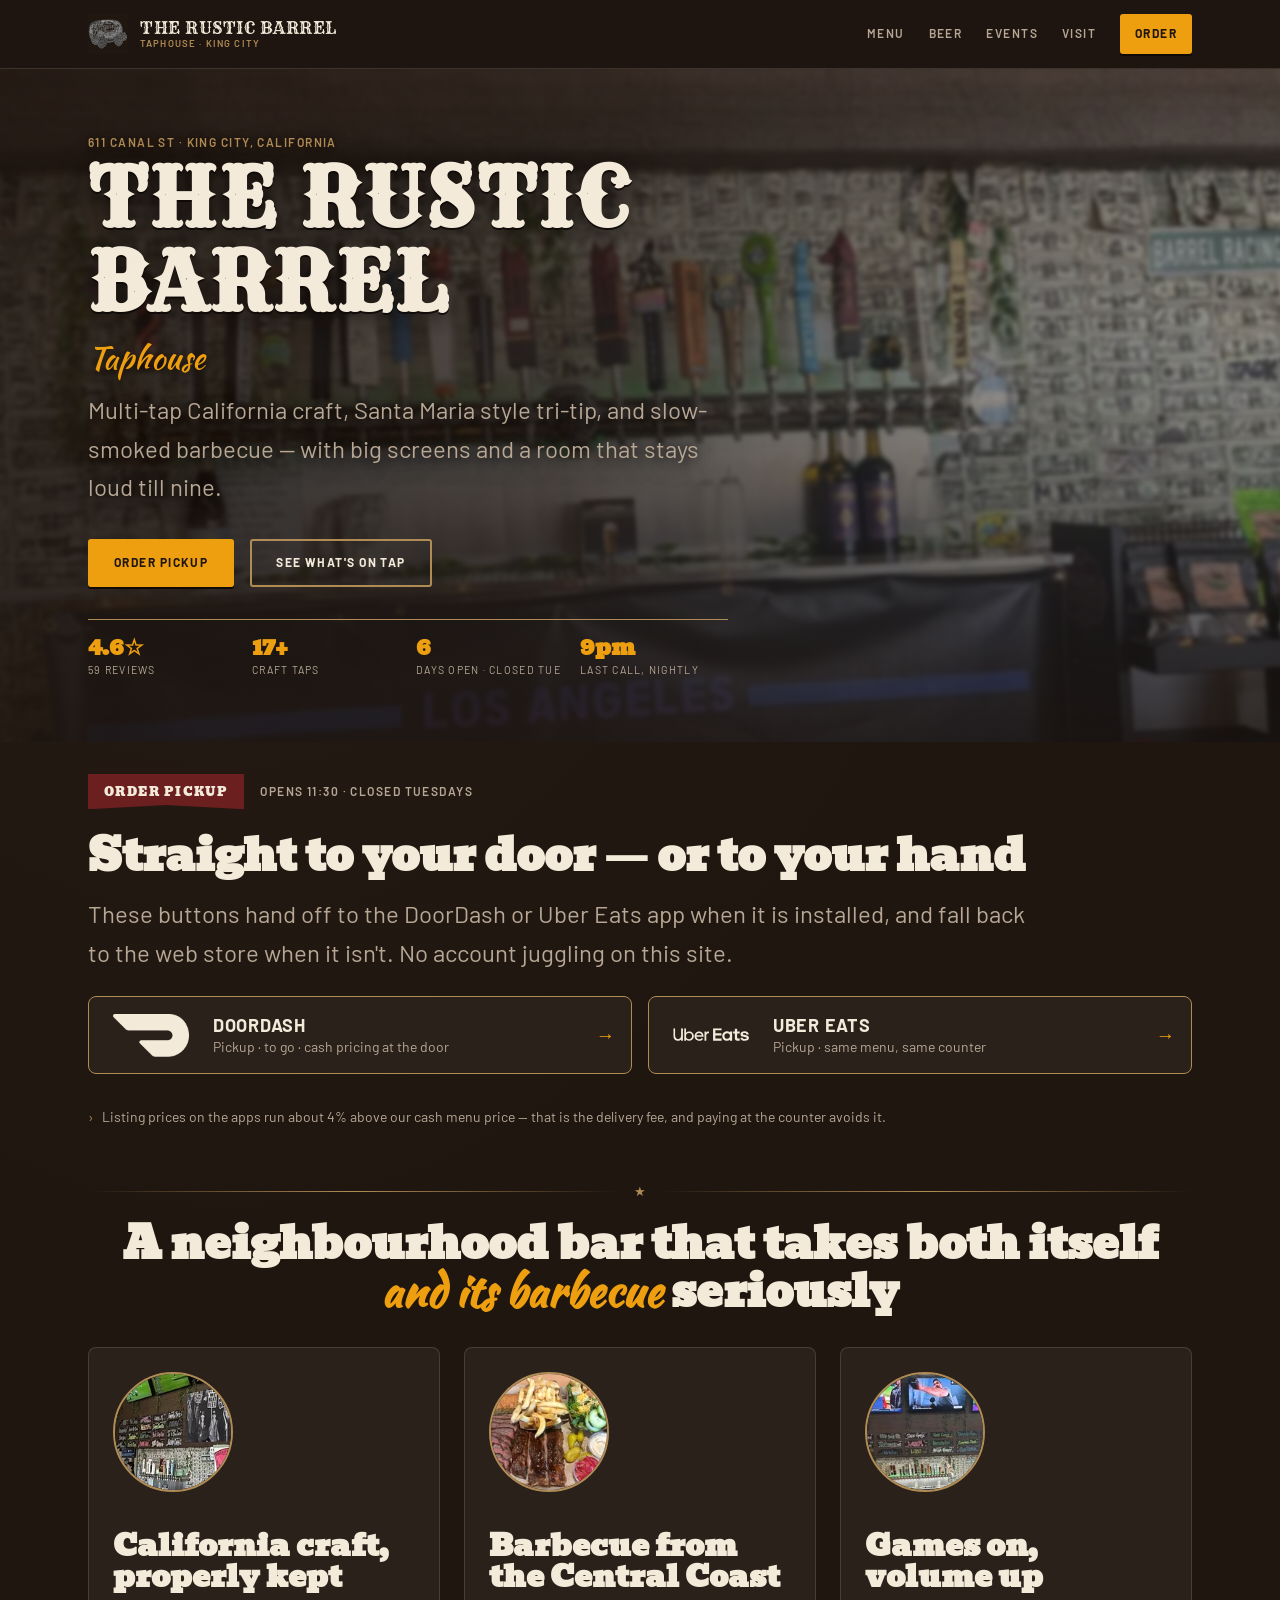
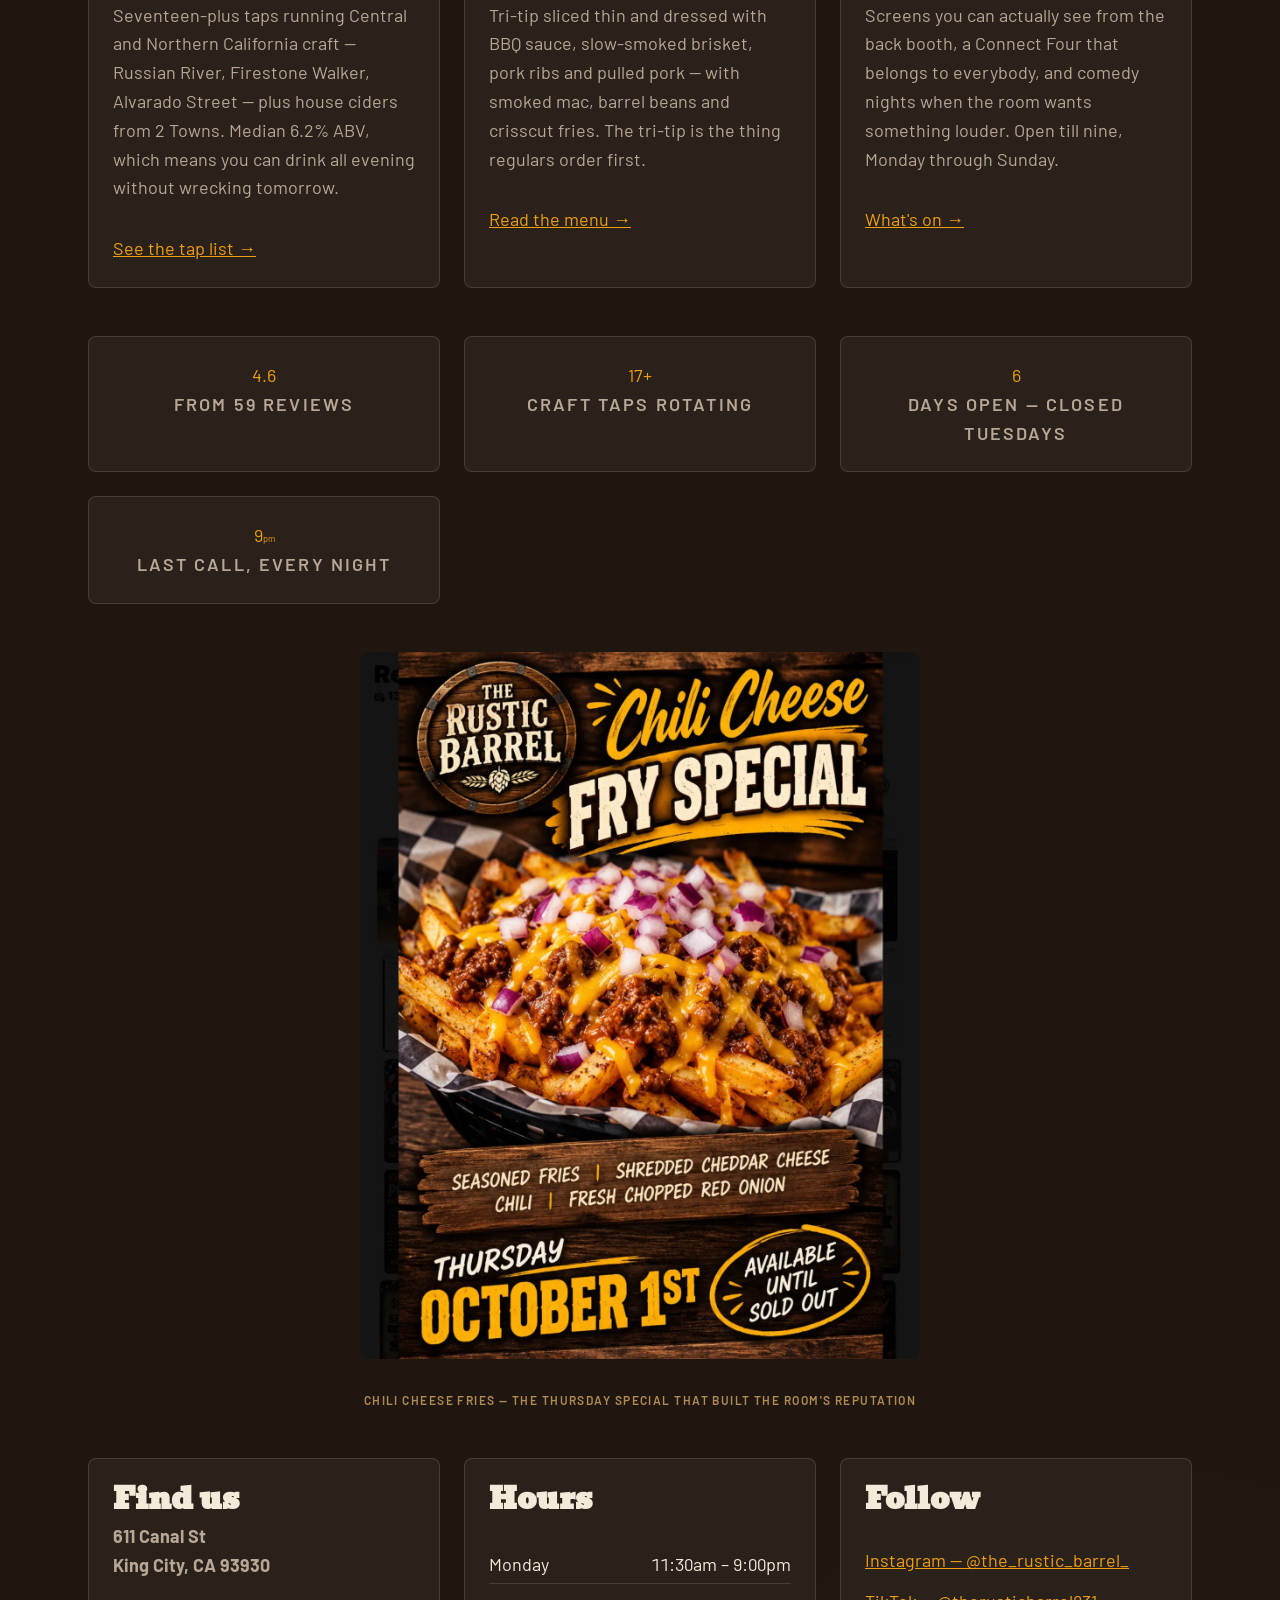
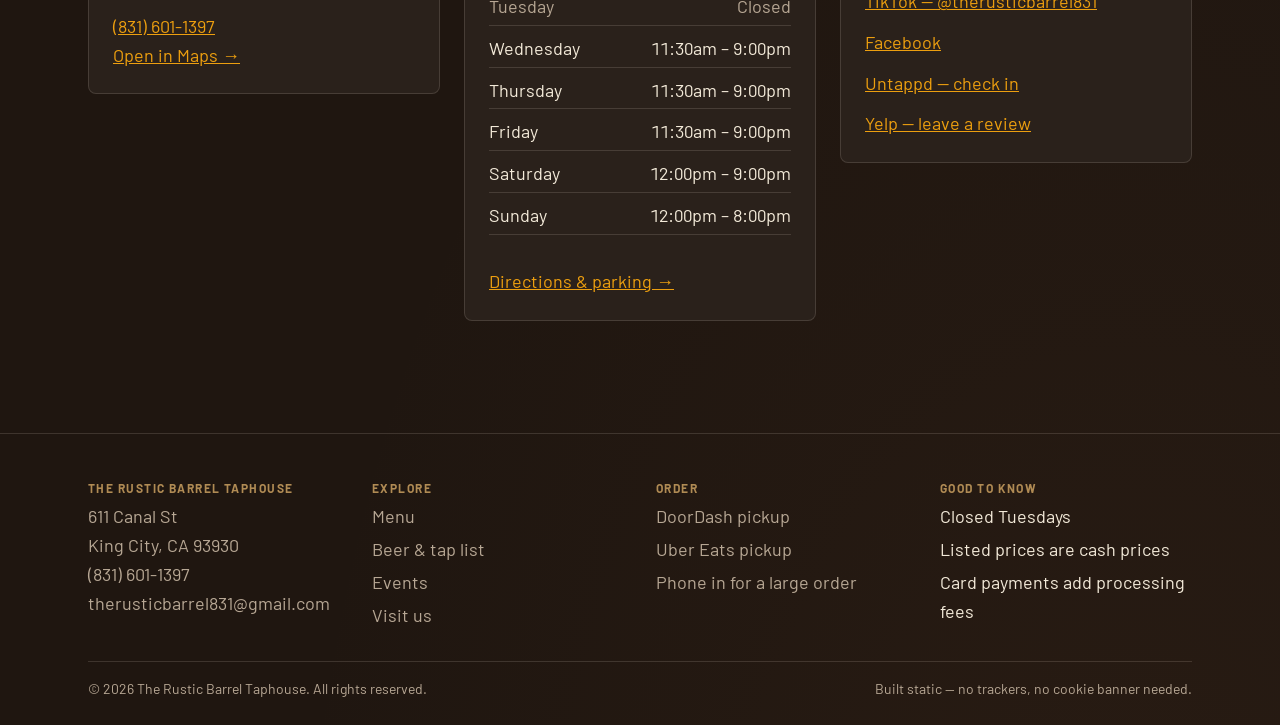
==== index.html @ 6acc0b32 "The Rustic Barrel Taphouse — brand site and build pipeline Static site for The Rustic Barrel, 611 Ca" ====
<!DOCTYPE html>
<html lang="en">
<head>
<meta charset="utf-8">
<meta name="viewport" content="width=device-width, initial-scale=1, viewport-fit=cover">

<title>The Rustic Barrel Taphouse | Craft Beer &amp; BBQ, King City</title>
<meta name="description" content="King City's taphouse on Canal St. Multi-tap California craft beer, Santa Maria tri-tip, slow-smoked barbecue and big-screen sports.">
<link rel="canonical" href="https://www.therusticbarrel.com/">

<meta name="theme-color" content="#1F1610">
<meta name="robots" content="index, follow, max-image-preview:large, max-snippet:-1">
<meta name="googlebot" content="index, follow">

<meta property="og:type" content="restaurant.restaurant">
<meta property="og:site_name" content="The Rustic Barrel Taphouse">
<meta property="og:title" content="The Rustic Barrel Taphouse | Craft Beer &amp; BBQ, King City">
<meta property="og:description" content="Multi-tap California craft beer, Santa Maria tri-tip and slow-smoked barbecue, and big-screen sports on Canal Street in King City.">
<meta property="og:url" content="https://www.therusticbarrel.com/">
<meta property="og:image" content="https://www.therusticbarrel.com/assets/img/og-default.jpg">
<meta property="og:image:width" content="1200">
<meta property="og:image:height" content="630">
<meta property="og:image:alt" content="The Rustic Barrel Taphouse barrel-head badge logo">
<meta property="og:locale" content="en_US">

<meta name="twitter:card" content="summary_large_image">
<meta name="twitter:title" content="The Rustic Barrel Taphouse | Craft Beer, BBQ &amp; Sports Bar in King City">
<meta name="twitter:description" content="Multi-tap California craft beer, Santa Maria tri-tip and slow-smoked barbecue in King City, CA.">
<meta name="twitter:image" content="https://www.therusticbarrel.com/assets/img/og-default.jpg">

<link rel="icon" href="/assets/img/logo-avatar.webp" type="image/webp">
<link rel="apple-touch-icon" href="/assets/img/logo-icon-192.png">
<link rel="manifest" href="/site.webmanifest">

<link rel="preconnect" href="https://fonts.googleapis.com">
<link rel="preconnect" href="https://fonts.gstatic.com" crossorigin>
<link rel="preload" as="style"
      href="https://fonts.googleapis.com/css2?family=Rye&family=Bevan&family=Kaushan+Script&family=Barlow:wght@400;500;600;700&display=swap">
<link rel="stylesheet"
      href="https://fonts.googleapis.com/css2?family=Rye&family=Bevan&family=Kaushan+Script&family=Barlow:wght@400;500;600;700&display=swap">
<link rel="stylesheet" href="/assets/tokens.css">
<link rel="stylesheet" href="/assets/css/site.css">

<script type="application/ld+json">
{
  "@context": "https://schema.org",
  "@graph": [
    {
      "@type": "Restaurant",
      "@id": "https://www.therusticbarrel.com/#restaurant",
      "name": "The Rustic Barrel Taphouse",
      "alternateName": "The Rustic Barrel",
      "url": "https://www.therusticbarrel.com/",
      "image": "https://www.therusticbarrel.com/assets/img/og-default.jpg",
      "logo": "https://www.therusticbarrel.com/assets/img/logo-mark-dark.webp",
      "telephone": "+1-831-601-1397",
      "email": "therusticbarrel831@gmail.com",
      "priceRange": "$$",
      "servesCuisine": ["Barbecue", "American", "Sandwiches", "Burgers"],
      "currenciesAccepted": "USD",
      "address": {
        "@type": "PostalAddress",
        "streetAddress": "611 Canal St",
        "addressLocality": "King City",
        "addressRegion": "CA",
        "postalCode": "93930",
        "addressCountry": "US"
      },
      "geo": { "@type": "GeoCoordinates", "latitude": 36.202538, "longitude": -121.12799 },
      "hasMap": "https://www.google.com/maps/search/?api=1&query=36.202538,-121.12799",
      "openingHoursSpecification": [
        { "@type": "OpeningHoursSpecification",
          "dayOfWeek": ["Monday","Wednesday","Thursday","Friday"],
          "opens": "11:30", "closes": "21:00" },
        { "@type": "OpeningHoursSpecification",
          "dayOfWeek": "Saturday", "opens": "12:00", "closes": "21:00" },
        { "@type": "OpeningHoursSpecification",
          "dayOfWeek": "Sunday", "opens": "12:00", "closes": "20:00" }
      ],
      "sameAs": [
        "https://www.instagram.com/the_rustic_barrel_/",
        "https://www.tiktok.com/@therusticbarrel831",
        "https://www.facebook.com/therusticbarreltaphouse",
        "https://untappd.com/v/the-rustic-barrel/13736755",
        "https://www.yelp.com/biz/the-rustic-barrel-king-city-2"
      ],
      "aggregateRating": {
        "@type": "AggregateRating",
        "ratingValue": "4.6",
        "reviewCount": "59",
        "bestRating": "5",
        "worstRating": "1"
      },
      "acceptsReservations": "False",
      "hasMenu": "https://www.therusticbarrel.com/menu.html",
      "potentialAction": {
        "@type": "OrderAction",
        "target": [
          { "@type": "EntryPoint",
            "urlTemplate": "https://www.doordash.com/store/the-rustic-barrel-king-city-34689489/90022148/?pickup=true",
            "inLanguage": "en", "actionPlatform": ["https://schema.org/DesktopWebPlatform","https://schema.org/MobileWebPlatform"] },
          { "@type": "EntryPoint",
            "urlTemplate": "https://www.ubereats.com/store/the-rustic-barrel/j50H6Tr2W-qha1Ep9ys4Ag",
            "inLanguage": "en", "actionPlatform": ["https://schema.org/DesktopWebPlatform","https://schema.org/MobileWebPlatform"] }
        ],
        "deliveryMethod": ["https://schema.org/OnSitePickup"]
      }
    },
    {
      "@type": "WebSite",
      "@id": "https://www.therusticbarrel.com/#website",
      "url": "https://www.therusticbarrel.com/",
      "name": "The Rustic Barrel Taphouse",
      "publisher": { "@id": "https://www.therusticbarrel.com/#restaurant" },
      "inLanguage": "en-US"
    }
  ]
}
</script>
</head>

<body class="wood wood--dark">
<a class="skip-link" href="#main">Skip to content</a>

<header class="site-header">
  <div class="wrap">
    <a class="brandmark" href="/">
      <img src="/assets/img/logo-avatar-dark.webp" width="40" height="40"
           alt="The Rustic Barrel logo" fetchpriority="high">
      <span>The Rustic Barrel<small>Taphouse &middot; King City</small></span>
    </a>
    <nav class="nav" aria-label="Primary">
      <a href="/menu.html">Menu</a>
      <a href="/beer.html">Beer</a>
      <a href="/events.html">Events</a>
      <a href="/visit.html">Visit</a>
      <a class="btn btn--primary" href="#order" style="min-height:40px;padding:.35rem .8rem;">Order</a>
    </nav>
  </div>
</header>

<main id="main">

  <!-- ===================== HERO ===================== -->
  <section class="hero">
    <div class="hero__bg">
      <picture>
        <source type="image/webp" srcset="/assets/img/hero-room-640.webp 640w,
                                         /assets/img/hero-room-1024.webp 1024w"
                sizes="100vw">
        <img src="/assets/img/hero-room-1440.jpg" width="1440" height="1080"
             alt="Inside The Rustic Barrel: a wall of screens over a multi-tap bar, a hand-lettered
                  chalkboard listing California craft beers, and dollar bills pinned across the wall"
             fetchpriority="high" decoding="async">
      </picture>
    </div>
    <div class="hero__scrim" aria-hidden="true"></div>
    <div class="wrap">
      <div class="hero__panel">
        <p class="label" style="color:var(--color-accent-brass)">611 Canal St &middot; King City, California</p>
        <h1 class="display-xl">The Rustic Barrel</h1>
        <p class="script">Taphouse</p>
        <p class="lede">
          Multi-tap California craft, Santa&nbsp;Maria style tri-tip, and
          slow-smoked barbecue &mdash; with big screens and a room that stays loud
          till nine.
        </p>
        <div class="cluster mt-lg">
          <a class="btn btn--primary" href="#order">Order pickup</a>
          <a class="btn btn--ghost" href="/beer.html">See what's on tap</a>
        </div>

        <div class="hero-facts">
          <div class="hero-fact"><b>4.6&star;</b><span>59 reviews</span></div>
          <div class="hero-fact"><b>17+</b><span>Craft taps</span></div>
          <div class="hero-fact"><b>6</b><span>Days open &middot; closed Tue</span></div>
          <div class="hero-fact"><b>9pm</b><span>Last call, nightly</span></div>
        </div>
      </div>
    </div>
  </section>

  <!-- ===================== ORDER CTA ===================== -->
  <section class="section section--tight" id="order" aria-labelledby="order-h">
    <div class="wrap">
      <div class="cluster" style="margin-bottom:var(--space-md)">
        <span class="ribbon">Order pickup</span>
        <span class="label" style="color:var(--color-ink-on-dark-muted)">Opens 11:30 &middot; Closed Tuesdays</span>
      </div>
      <h2 id="order-h" style="margin-bottom:var(--space-sm)">Straight to your door &mdash; or to your hand</h2>
      <p class="lede" style="margin-bottom:var(--space-md)">
        These buttons hand off to the DoorDash or Uber&nbsp;Eats app when it is
        installed, and fall back to the web store when it isn't. No account
        juggling on this site.
      </p>

      <div class="order-grid">
        <a class="order-card"
           href="https://www.doordash.com/store/the-rustic-barrel-king-city-34689489/90022148/?pickup=true"
           data-scheme="doordash://store/the-rustic-barrel-king-city-34689489/90022148"
           rel="nofollow noopener" target="_blank">
          <span class="order-card__mark">
            <img src="/assets/img/partner-doordash.png" width="231" height="132"
                 alt="DoorDash" loading="lazy" decoding="async">
          </span>
          <span>
            <span class="order-card__label">DoorDash</span>
            <span class="order-card__meta">Pickup &middot; to go &middot; cash pricing at the door</span>
          </span>
          <span class="order-card__go" aria-hidden="true">&rarr;</span>
        </a>

        <a class="order-card"
           href="https://www.ubereats.com/store/the-rustic-barrel/j50H6Tr2W-qha1Ep9ys4Ag"
           data-scheme="ubereats://store/browse?client_id=eats&amp;storeUUID={STORE_UUID}"
           rel="nofollow noopener" target="_blank">
          <span class="order-card__mark">
            <img src="/assets/img/partner-ubereats.svg" width="134" height="24"
                 alt="Uber Eats" loading="lazy" decoding="async">
          </span>
          <span>
            <span class="order-card__label">Uber Eats</span>
            <span class="order-card__meta">Pickup &middot; same menu, same counter</span>
          </span>
          <span class="order-card__go" aria-hidden="true">&rarr;</span>
        </a>
      </div>

      <p class="cta-disclosure mt-lg">
        Listing prices on the apps run about 4% above our cash menu price &mdash;
        that is the delivery fee, and paying at the counter avoids it.
      </p>
      <p class="visually-hidden" role="status" aria-live="polite" data-dl-status></p>
    </div>
  </section>

  <!-- ===================== WHAT THIS IS ===================== -->
  <section class="section" aria-labelledby="what-h">
    <div class="wrap">
      <div class="rule rule--star" aria-hidden="true"><span>&#9733;</span></div>
      <h2 id="what-h" class="text-center" style="margin-bottom:var(--space-lg)">
        A neighbourhood bar that takes both itself<br>
        <span class="script">and its barbecue</span> seriously
      </h2>

      <div class="cards">
        <article class="card">
          <span class="badge badge--photo">
            <img src="/assets/img/card-taproom-320.webp"
                 srcset="/assets/img/card-taproom-160.webp 160w,
                         /assets/img/card-taproom-320.webp 320w"
                 sizes="120px" width="320" height="320" loading="lazy" decoding="async"
                 alt="The multi-tap bar: a hand-lettered chalkboard of California craft
                      above a row of tap handles, with the dollar-bill wall behind it">
          </span>
          <h3 class="mt-lg">California craft, properly kept</h3>
          <p>
            Seventeen-plus taps running Central and Northern California craft
            &mdash; Russian&nbsp;River, Firestone&nbsp;Walker, Alvarado&nbsp;Street
            &mdash; plus house ciders from 2&nbsp;Towns. Median 6.2% ABV, which
            means you can drink all evening without wrecking tomorrow.
          </p>
          <p class="mt-lg"><a href="/beer.html">See the tap list &rarr;</a></p>
        </article>

        <article class="card">
          <span class="badge badge--photo">
            <img src="/assets/img/card-santamaria-320.webp"
                 srcset="/assets/img/card-santamaria-160.webp 160w,
                         /assets/img/card-santamaria-320.webp 320w"
                 sizes="120px" width="320" height="320" loading="lazy" decoding="async"
                 alt="A three-meat plate: sliced Santa Maria tri-tip, slow-smoked ribs,
                      house fries and a side salad with pickled red onion">
          </span>
          <h3 class="mt-lg">Barbecue from the Central Coast</h3>
          <p>
            Tri-tip sliced thin and dressed with BBQ sauce, slow-smoked
            brisket, pork ribs and pulled pork &mdash; with smoked mac, barrel
            beans and crisscut fries. The tri-tip is the thing regulars order
            first.
          </p>
          <p class="mt-lg"><a href="/menu.html">Read the menu &rarr;</a></p>
        </article>

        <article class="card">
          <span class="badge badge--photo">
            <img src="/assets/img/card-bigscreen-320.webp"
                 srcset="/assets/img/card-bigscreen-160.webp 160w,
                         /assets/img/card-bigscreen-320.webp 320w"
                 sizes="120px" width="320" height="320" loading="lazy" decoding="async"
                 alt="Four wall-mounted screens showing live sport, hung above the
                      bar's chalkboard beer list">
          </span>
          <h3 class="mt-lg">Games on, volume up</h3>
          <p>
            Screens you can actually see from the back booth, a Connect&nbsp;Four
            that belongs to everybody, and comedy nights when the room wants
            something louder. Open till nine, Monday through Sunday.
          </p>
          <p class="mt-lg"><a href="/events.html">What's on &rarr;</a></p>
        </article>
      </div>
    </div>
  </section>

  <!-- ===================== PROOF ===================== -->
  <section class="section" aria-labelledby="proof-h">
    <div class="wrap">
      <div class="cards">
        <div class="card text-center">
          <p class="display-m" style="color:var(--color-accent-amber-gold)">4.6</p>
          <p class="label">From 59 reviews</p>
        </div>
        <div class="card text-center">
          <p class="display-m" style="color:var(--color-accent-amber-gold)">17+</p>
          <p class="label">Craft taps rotating</p>
        </div>
        <div class="card text-center">
          <p class="display-m" style="color:var(--color-accent-amber-gold)">6</p>
          <p class="label">Days open &mdash; closed Tuesdays</p>
        </div>
        <div class="card text-center">
          <p class="display-m" style="color:var(--color-accent-amber-gold)">9<span style="font-size:.5em">pm</span></p>
          <p class="label">Last call, every night</p>
        </div>
      </div>

      <figure class="promo-figure">
        <picture>
          <source type="image/webp" srcset="/assets/img/chili-cheese-fries-640.webp 640w,
                                           /assets/img/chili-cheese-fries-1280.webp 1280w"
                  sizes="(max-width: 768px) 100vw, 1200px">
          <img src="/assets/img/chili-cheese-fries-1280.jpg" width="1280" height="1791"
               alt="Chili cheese fries layered with shredded cheddar cheese and diced red onion, served on a dark wood backdrop"
               loading="lazy" decoding="async">
        </picture>
        <figcaption class="label mt-lg" style="color:var(--color-accent-brass)">
          Chili Cheese Fries &mdash; the Thursday special that built the room's
          reputation
        </figcaption>
      </figure>
    </div>
  </section>

  <!-- ===================== FIND US ===================== -->
  <section class="section" aria-labelledby="find-h">
    <div class="wrap">
      <div class="cards" style="align-items:start">
        <div class="card">
          <h3 id="find-h">Find us</h3>
          <p style="margin-top:var(--space-2xs)">
            <strong>611 Canal St<br>King City, CA 93930</strong>
          </p>
          <p class="mt-lg">
            <a href="tel:+18316011397">(831) 601-1397</a><br>
            <a href="https://www.google.com/maps/search/?api=1&amp;query=The+Rustic+Barrel,+611+Canal+St,+King+City,+CA+93930" rel="noopener">Open in Maps &rarr;</a>
          </p>
        </div>

        <div class="card">
          <h3>Hours</h3>
          <div class="hours-list mt-lg" data-today-row>
            <div class="hours-row" data-day="mon"><span>Monday</span><span>11:30am &ndash; 9:00pm</span></div>
            <div class="hours-row hours-row--closed" data-day="tue"><span>Tuesday</span><span>Closed</span></div>
            <div class="hours-row" data-day="wed"><span>Wednesday</span><span>11:30am &ndash; 9:00pm</span></div>
            <div class="hours-row" data-day="thu"><span>Thursday</span><span>11:30am &ndash; 9:00pm</span></div>
            <div class="hours-row" data-day="fri"><span>Friday</span><span>11:30am &ndash; 9:00pm</span></div>
            <div class="hours-row" data-day="sat"><span>Saturday</span><span>12:00pm &ndash; 9:00pm</span></div>
            <div class="hours-row" data-day="sun"><span>Sunday</span><span>12:00pm &ndash; 8:00pm</span></div>
          </div>
          <p class="mt-lg"><a href="/visit.html">Directions &amp; parking &rarr;</a></p>
        </div>

        <div class="card">
          <h3>Follow</h3>
          <ul class="stack-sm mt-lg" style="list-style:none;padding:0">
            <li><a href="https://www.instagram.com/the_rustic_barrel_/" rel="noopener">Instagram &mdash; @the_rustic_barrel_</a></li>
            <li><a href="https://www.tiktok.com/@therusticbarrel831" rel="noopener">TikTok &mdash; @therusticbarrel831</a></li>
            <li><a href="https://www.facebook.com/therusticbarreltaphouse" rel="noopener">Facebook</a></li>
            <li><a href="https://untappd.com/v/the-rustic-barrel/13736755" rel="noopener">Untappd &mdash; check in</a></li>
            <li><a href="https://www.yelp.com/biz/the-rustic-barrel-king-city-2" rel="noopener">Yelp &mdash; leave a review</a></li>
          </ul>
        </div>
      </div>
    </div>
  </section>

</main>

<footer class="site-footer">
  <div class="wrap">
    <div class="footer-grid">
      <div>
        <h3>The Rustic Barrel Taphouse</h3>
        <p style="color:var(--color-ink-on-dark-muted)">
          611 Canal St<br>King City, CA 93930<br>
          <a href="tel:+18316011397">(831) 601-1397</a><br>
          <a href="mailto:therusticbarrel831@gmail.com">therusticbarrel831@gmail.com</a>
        </p>
      </div>
      <div>
        <h3>Explore</h3>
        <ul>
          <li><a href="/menu.html">Menu</a></li>
          <li><a href="/beer.html">Beer &amp; tap list</a></li>
          <li><a href="/events.html">Events</a></li>
          <li><a href="/visit.html">Visit us</a></li>
        </ul>
      </div>
      <div>
        <h3>Order</h3>
        <ul>
          <li><a href="https://www.doordash.com/store/the-rustic-barrel-king-city-34689489/90022148/?pickup=true" rel="nofollow noopener" target="_blank">DoorDash pickup</a></li>
          <li><a href="https://www.ubereats.com/store/the-rustic-barrel/j50H6Tr2W-qha1Ep9ys4Ag" rel="nofollow noopener" target="_blank">Uber Eats pickup</a></li>
          <li><a href="tel:+18316011397">Phone in for a large order</a></li>
        </ul>
      </div>
      <div>
        <h3>Good to know</h3>
        <ul>
          <li>Closed Tuesdays</li>
          <li>Listed prices are cash prices</li>
          <li>Card payments add processing fees</li>
        </ul>
      </div>
    </div>
    <div class="footer-base">
      <span>&copy; <span data-year>2026</span> The Rustic Barrel Taphouse. All rights reserved.</span>
      <span>Built static &mdash; no trackers, no cookie banner needed.</span>
    </div>
  </div>
</footer>

<script src="/assets/js/deeplink.js" defer></script>
<script>
  document.querySelector('[data-year]').textContent = new Date().getFullYear();
</script>
</body>
</html>
---- assets/tokens.css ----
/* GENERATED FROM tokens.json - do not edit by hand.
   Regenerate with: .venv\Scripts\python.exe scripts\build_site.py */
:root {
  --color-primary-charred-oak: #1F1610;
  --color-primary-bone: #F3EAD9;
  --color-primary-barrel-navy: #151B25;
  --color-primary-weathered-wood: #8B5633;
  --color-accent-amber-gold: #ED9F0F;
  --color-accent-oxblood: #6B1F1F;
  --color-accent-burnt-amber: #A25713;
  --color-accent-brass: #B08B54;
  --color-support-barley: #D3B48D;
  --color-support-hop-green: #4A6B2A;
  --color-support-smoke: #2A211B;
  --color-ink-on-dark: #F3EAD9;
  --color-ink-on-dark-muted: #B7A794;
  --color-ink-on-light: #1F1610;
  --color-ink-on-light-muted: #5A4636;
  --color-ink-outline: #0D0806;
  --typography-family-display: 'Rye', 'Rye Fallback', Georgia, serif;
  --typography-family-subhead: 'Bevan', Georgia, 'Times New Roman', serif;
  --typography-family-script: 'Kaushan Script', 'Segoe Script', cursive;
  --typography-family-body: 'Barlow', -apple-system, BlinkMacSystemFont, 'Segoe UI', sans-serif;
  --typography-scale-display-xl: clamp(2.6rem, 6.4vw, 5rem);
  --typography-scale-display-l: clamp(2rem, 4.6vw, 3.25rem);
  --typography-scale-display-m: clamp(1.75rem, 4vw, 2.75rem);
  --typography-scale-display-s: clamp(1.375rem, 3vw, 1.875rem);
  --typography-scale-subhead-size: clamp(1.125rem, 2.4vw, 1.5rem);
  --typography-scale-body-l: 1.125rem;
  --typography-scale-body: 1rem;
  --typography-scale-body-s: 0.875rem;
  --typography-scale-label: 0.75rem;
  --typography-weight-regular: 400;
  --typography-weight-medium: 500;
  --typography-weight-semibold: 600;
  --typography-weight-bold: 700;
  --typography-tracking-caps: 0.03em;
  --typography-tracking-label: 0.12em;
  --typography-tracking-tight: -0.01em;
  --typography-tracking-normal: 0;
  --typography-leading-tight: 1.05;
  --typography-leading-snug: 1.25;
  --typography-leading-normal: 1.6;
  --typography-leading-loose: 1.75;
  --space-3xs: 0.25rem;
  --space-2xs: 0.5rem;
  --space-xs: 0.75rem;
  --space-sm: 1rem;
  --space-md: 1.5rem;
  --space-lg: 2rem;
  --space-xl: 3rem;
  --space-2xl: 4rem;
  --space-3xl: 6rem;
  --radius-none: 0;
  --radius-sm: 3px;
  --radius-md: 8px;
  --radius-lg: 14px;
  --border-hairline: 1px solid rgba(243, 234, 217, 0.14);
  --border-brass: 1px solid #B08B54;
  --border-rope: 2px dashed rgba(176, 139, 84, 0.55);
  --border-focus: 0 0 0 3px #1F1610, 0 0 0 5px #ED9F0F;
  --shadow-badge: 0 2px 0 rgba(13, 8, 6, 0.9);
  --shadow-lift: 0 6px 24px rgba(13, 8, 6, 0.45);
  --shadow-sign: 0 12px 32px rgba(13, 8, 6, 0.55);
  --motion-fast: 120ms;
  --motion-base: 220ms;
  --motion-slow: 400ms;
  --motion-ease: cubic-bezier(0.2, 0, 0, 1);
  --motion-reduced: 0.01ms;
  --breakpoint-sm: 480px;
  --breakpoint-md: 768px;
  --breakpoint-lg: 1024px;
  --breakpoint-xl: 1280px;
  --layout-maxWidth: 1200px;
  --layout-proseWidth: 68ch;
  --layout-gutter: clamp(1.25rem, 4vw, 3rem);
  --layout-tapTarget: 48px;
  --brand-phone: '(831) 601-1397';
  --brand-phone-href: '+1-831-601-1397';
  --brand-email: 'therusticbarrel831@gmail.com';
  --brand-address: '611 Canal St, King City, CA 93930';
  --brand-geo: '36.202538,-121.12799';
}
---- assets/css/site.css ----
/* ==========================================================================
   The Rustic Barrel Taphouse
   Handwritten on top of tokens.css. Mobile-first, no framework, no runtime.

   Performance rules observed throughout:
   - no layout-shifting late-loading media (width/height always declared)
   - font-display: swap, system fallback stack first
   - only transform/opacity animate
   - everything collapses under prefers-reduced-motion
   ========================================================================== */

/* --- reset ---------------------------------------------------------------- */
*, *::before, *::after { box-sizing: border-box; }
* { margin: 0; }
html { -webkit-text-size-adjust: 100%; scroll-behavior: smooth; }
@media (prefers-reduced-motion: reduce) {
  html { scroll-behavior: auto; }
  *, *::before, *::after {
    animation-duration: var(--motion-reduced) !important;
    transition-duration: var(--motion-reduced) !important;
  }
}
body {
  font-family: var(--typography-family-body);
  font-size: var(--typography-scale-body-l);
  line-height: var(--typography-leading-normal);
  color: var(--color-ink-on-dark);
  background: var(--color-primary-charred-oak);
  -webkit-font-smoothing: antialiased;
  overflow-x: hidden;
  /* Unbreakable tokens - chiefly therusticbarrel831@gmail.com in the footer -
     pushed the page 8px wide at 320. overflow-wrap only breaks a word when it
     genuinely has nowhere else to go, so normal headings are untouched. */
  overflow-wrap: break-word;
}
img, svg, video { display: block; max-width: 100%; height: auto; }
a { color: var(--color-accent-amber-gold); }
:focus-visible {
  outline: none;
  box-shadow: var(--border-focus);
  border-radius: var(--radius-sm);
}
::selection { background: var(--color-accent-amber-gold); color: var(--color-primary-charred-oak); }

/* --- typography ----------------------------------------------------------- */
h1, h2, h3, h4 {
  font-family: var(--typography-family-subhead);
  line-height: var(--typography-leading-tight);
  font-weight: var(--typography-weight-bold);
  text-wrap: balance;
}
.display-xl, h1 {
  font-family: var(--typography-family-display);
  font-size: var(--typography-scale-display-xl);
  letter-spacing: var(--typography-tracking-caps);
  text-transform: uppercase;
  text-shadow: var(--shadow-badge);
}
h1 { font-size: var(--typography-scale-display-l); }
h2 { font-size: var(--typography-scale-display-m); }
h3 { font-size: var(--typography-scale-display-s); }
p  { text-wrap: pretty; }

.script {
  font-family: var(--typography-family-script);
  text-transform: none;
  letter-spacing: normal;
  text-shadow: none;
  color: var(--color-accent-amber-gold);
}

.label {
  font-family: var(--typography-family-body);
  font-size: var(--typography-scale-label);
  font-weight: var(--typography-weight-semibold);
  letter-spacing: var(--typography-tracking-label);
  text-transform: uppercase;
}

.lede {
  font-size: var(--typography-scale-subhead-size);
  color: var(--color-ink-on-dark-muted);
  max-width: var(--layout-proseWidth);
}

.prose { max-width: var(--layout-proseWidth); }
.prose > * + * { margin-top: var(--space-sm); }

/* --- layout --------------------------------------------------------------- */
.wrap {
  width: 100%;
  max-width: var(--layout-maxWidth);
  margin-inline: auto;
  padding-inline: var(--layout-gutter);
}
.wrap--narrow { max-width: 820px; }

/* Sections used to stack 6rem+6rem of padding, which read as dead space once
   the hero stopped being a full-bleed photo. Tighter, and rhythm-anchored. */
.section { padding-block: clamp(var(--space-lg), 4.5vw, var(--space-xl)); }
.section--tight { padding-block: var(--space-lg); }
/* a head block already carries generous padding - do not double it */
.section + .section { padding-top: 0; }

.stack > * + * { margin-top: var(--space-md); }
.stack-sm > * + * { margin-top: var(--space-xs); }
.cluster {
  display: flex; flex-wrap: wrap; gap: var(--space-sm);
  align-items: center;
}

/* --- textures ------------------------------------------------------------- */
/* Wood grain is deliberately subtle. At higher opacity the repeating gradient
   reads as stripes, not timber. */
.wood {
  background-image:
    radial-gradient(ellipse 120% 70% at 18% -10%, rgba(176,139,84,.07), transparent 60%),
    radial-gradient(ellipse 110% 60% at 88% 108%, rgba(139,86,51,.09), transparent 60%);
}
.wood--dark { background-color: var(--color-primary-charred-oak); }

/* --- header --------------------------------------------------------------- */
.site-header {
  position: sticky; top: 0; z-index: 50;
  background: rgba(31, 22, 16, .94);
  backdrop-filter: blur(8px);
  border-bottom: var(--border-hairline);
}
.site-header .wrap {
  display: flex; align-items: center; gap: var(--space-md);
  min-height: 68px;
}
.brandmark {
  display: flex; align-items: center; gap: var(--space-xs);
  text-decoration: none; color: var(--color-ink-on-dark);
  font-family: var(--typography-family-display);
  font-size: 1.05rem; letter-spacing: var(--typography-tracking-caps);
  text-transform: uppercase; line-height: 1.1;
}
.brandmark img { width: 40px; height: 40px; }
.brandmark small {
  display: block; font-family: var(--typography-family-body);
  font-size: .6rem; letter-spacing: var(--typography-tracking-label);
  color: var(--color-accent-brass); font-weight: 600;
}
.nav { margin-left: auto; display: flex; gap: var(--space-md); align-items: center; }
/* The header ORDER button lives inside .nav, and `.nav a` (0,1,1) outranks
   `.btn--primary` (0,1,0) - so the nav colour was silently overriding the
   button's dark-on-amber text with cream. Excluding .btn from the nav rule is
   the semantic fix; cranking specificity would just hide it. */
.nav a:not(.btn) {
  color: var(--color-ink-on-dark-muted); text-decoration: none;
  font-size: var(--typography-scale-label);
  letter-spacing: var(--typography-tracking-label);
  text-transform: uppercase; font-weight: var(--typography-weight-semibold);
  padding: var(--space-2xs) 0;
}
.nav a:not(.btn):hover,
.nav a:not(.btn)[aria-current="page"] { color: var(--color-accent-amber-gold); }

/* Narrow header.
   Below ~760px the brand, four nav links and the Order button cannot share a
   row: the wordmark wrapped to three lines and the nav drew straight over it,
   with the Order button clipped off the right edge. The fix is to give the nav
   its own full-width row rather than to hide it behind a hamburger - a
   disclosure would need JS (this site ships none) or a checkbox hack, and
   either way the links stop being reachable in the source view. Wrapping keeps
   every link visible, tappable and crawler-visible. */
@media (max-width: 760px) {
  .site-header .wrap {
    flex-wrap: wrap;
    row-gap: var(--space-3xs);
    padding-block: var(--space-2xs);
    min-height: 0;
  }
  .brandmark {
    font-size: .95rem;
    white-space: nowrap;
    flex: 0 0 auto;
  }
  .brandmark img { width: 34px; height: 34px; }
  .nav {
    margin-left: 0;
    width: 100%;
    justify-content: space-between;
    gap: var(--space-xs);
    padding-top: var(--space-3xs);
    border-top: var(--border-hairline);
  }
  .nav a:not(.btn) { font-size: .7rem; }
}

/* --- buttons -------------------------------------------------------------- */
.btn {
  display: inline-flex; align-items: center; justify-content: center;
  gap: var(--space-2xs);
  min-height: var(--layout-tapTarget);
  padding: var(--space-xs) var(--space-md);
  border: 2px solid transparent; border-radius: var(--radius-sm);
  font-family: var(--typography-family-body);
  font-size: var(--typography-scale-label);
  font-weight: var(--typography-weight-bold);
  letter-spacing: var(--typography-tracking-label);
  text-transform: uppercase; text-decoration: none;
  cursor: pointer; text-align: center;
  transition: transform var(--motion-fast) var(--motion-ease),
              background-color var(--motion-fast) var(--motion-ease);
}
.btn:hover { transform: translateY(-2px); }
.btn:active { transform: translateY(0); }

.btn--primary {
  background: var(--color-accent-amber-gold);
  color: var(--color-primary-charred-oak);
  box-shadow: var(--shadow-badge);
}
.btn--primary:hover { background: #ffa618; }

.btn--ghost {
  border-color: var(--color-accent-brass);
  color: var(--color-primary-bone);
}
.btn--ghost:hover { background: rgba(176,139,84,.14); }

.btn--block { width: 100%; }
.btn__note {
  display: block; font-size: .7rem; letter-spacing: .04em;
  text-transform: none; opacity: .8; margin-top: 2px;
}

/* --- order CTA (the deep-link feature) ----------------------------------- */
.order-cta { display: grid; gap: var(--space-sm); }
.order-grid {
  display: grid; gap: var(--space-sm);
  grid-template-columns: 1fr;
}
@media (min-width: 560px) {
  .order-grid { grid-template-columns: 1fr 1fr; }
}
.order-card {
  display: flex; align-items: center; gap: var(--space-sm);
  padding: var(--space-sm);
  min-height: var(--layout-tapTarget);
  background: var(--color-support-smoke);
  border: var(--border-brass);
  border-radius: var(--radius-md);
  text-decoration: none; color: var(--color-primary-bone);
  transition: transform var(--motion-fast) var(--motion-ease),
              border-color var(--motion-fast) var(--motion-ease);
}
.order-card:hover {
  transform: translateY(-2px);
  border-color: var(--color-accent-amber-gold);
}
.order-card__mark {
  width: 92px; height: 44px; flex: none;
  display: grid; place-items: center;
  padding-inline: var(--space-2xs);
}
.order-card__mark img {
  max-width: 100%; max-height: 100%;
  width: auto; height: auto;
  object-fit: contain;
}
.order-card__label {
  display: block;
  font-family: var(--typography-family-body);
  font-size: var(--typography-family-body);
  font-weight: var(--typography-weight-bold);
  letter-spacing: .04em; text-transform: uppercase;
  line-height: 1.3;
}
.order-card__meta {
  display: block;
  font-size: var(--typography-scale-body-s);
  color: var(--color-ink-on-dark-muted);
  line-height: 1.4;
}
.order-card__go { margin-left: auto; color: var(--color-accent-amber-gold); font-size: 1.2rem; }

/* the small honest disclosure under the CTA */
.cta-disclosure {
  font-size: var(--typography-scale-body-s);
  color: var(--color-ink-on-dark-muted);
  display: flex; gap: var(--space-2xs); align-items: flex-start;
}
.cta-disclosure::before { content: "›"; color: var(--color-accent-brass); flex: none; }

/* --- page head ------------------------------------------------------------ */
/* One header pattern, used on every page. The mark is the client's own
   engraved barrel, extracted from their DoorDash store cover - not a redraw.
   It sits in a fixed slot so it is always whole and always in the same place. */
.page-head {
  padding-block: clamp(var(--space-lg), 4.5vw, var(--space-xl));
}
.page-head__grid {
  display: grid;
  gap: var(--space-md);
  align-items: center;
}
@media (min-width: 860px) {
  .page-head__grid { grid-template-columns: minmax(0, 1fr) auto; }
  .page-head__mark { order: 2; }
}

.page-head__mark {
  width: clamp(180px, 26vw, 300px);
  justify-self: center;
  position: relative;
}
/* A brass frame so the mark sits on a deliberate plinth, not floating.
   Drawn with `outline`, not an inset negative pseudo-element box: an absolutely
   positioned ::before at `inset: -10px -6px` hangs 6px outside its parent and
   counts toward that parent's scrollWidth, which made .page-head__mark report
   186px of content in a 180px box on every inner page at mobile width. Outline
   paints outside the border box but contributes no scrollable overflow. */
.page-head__mark::before {
  content: "";
  position: absolute; inset: 0;
  border-radius: var(--radius-lg);
  outline: 1px solid var(--color-accent-brass);
  outline-offset: 8px;
  opacity: .4;
  pointer-events: none;
}
.page-head__mark img {
  width: 100%; height: auto; display: block;
  border-radius: var(--radius-sm);
}

.page-head__text { max-width: 42rem; }
.page-head h1 { margin-block: var(--space-3xs) var(--space-2xs); }
.page-head .script {
  font-size: clamp(1.35rem, 3.4vw, 2rem);
  display: block;
  color: var(--color-accent-amber-gold);
  margin-bottom: var(--space-2xs);
}
.page-head .lede { margin-top: var(--space-3xs); }

/* --- hero ----------------------------------------------------------------- */
/* Ground is the room itself, not the logo: the TV wall, the chalkboard craft
   list, the dollar-bill wall. The source frame is a customer photo capped at
   1000x750, so it carries a light blur + a dark scrim - both of which also give
   the headline the contrast it needs. The copy sits on a frosted panel so the
   type stays crisp over a moving texture. */
.hero {
  position: relative;
  isolation: isolate;
  padding-block: clamp(var(--space-xl), 6vw, var(--space-2xl));
  overflow: hidden;
}
.hero__bg {
  position: absolute; inset: 0; z-index: -2;
}
.hero__bg img {
  width: 100%; height: 100%;
  object-fit: cover;
  object-position: center 42%;
  /* Light touch: the frosted panel carries the contrast, so the photo is only
     nudged, not buried. Earlier passes ran the scrim so heavy the room was
     invisible, which is the same as having no photo at all. */
  filter: blur(2px) saturate(1.1) brightness(.96) contrast(1.04);
  transform: scale(1.05);
}
.hero__scrim {
  position: absolute; inset: 0; z-index: -1;
  /* Edge-free by design: full-bleed gradients only, so there is no panel
     outline anywhere on screen. The left bias carries the copy's contrast. */
  background:
    linear-gradient(180deg,
      rgba(31,22,16,.44) 0%,
      rgba(31,22,16,.30) 40%,
      rgba(31,22,16,.70) 100%),
    linear-gradient(96deg,
      rgba(31,22,16,.80) 0%,
      rgba(31,22,16,.62) 42%,
      rgba(31,22,16,.22) 76%,
      rgba(31,22,16,.06) 100%);
}

/* No container. No border, no radius, no frosted plate - the copy sits
   directly on the blurred room. Legibility comes from the scrim above plus
   text-shadow, not from a box. */
.hero__panel {
  position: relative;
  max-width: 40rem;
}
.hero__panel h1 {
  margin-block: var(--space-3xs) var(--space-2xs);
  text-shadow: 0 2px 0 rgba(13,8,6,.85), 0 4px 26px rgba(13,8,6,.8);
}
.hero .script {
  font-size: clamp(1.35rem, 3.4vw, 2rem);
  display: block;
  color: var(--color-accent-amber-gold);
  margin-bottom: var(--space-2xs);
  text-shadow: 0 2px 14px rgba(13,8,6,.9);
}
.hero .lede {
  margin-top: var(--space-3xs);
  text-shadow: 0 1px 12px rgba(13,8,6,.92), 0 0 30px rgba(13,8,6,.7);
}
.hero .label { text-shadow: 0 1px 10px rgba(13,8,6,.9); }

.hero-facts {
  display: grid;
  grid-template-columns: repeat(4, minmax(0, 1fr));
  gap: var(--space-sm);
  margin-top: var(--space-lg);
  padding-top: var(--space-sm);
  border-top: var(--border-brass);
}
.hero-fact { min-width: 0; }
.hero-fact b {
  display: block;
  font-family: var(--typography-family-subhead);
  font-size: 1.35rem;
  line-height: 1.1;
  color: var(--color-accent-amber-gold);
}
.hero-fact span {
  display: block;
  font-size: .66rem;
  letter-spacing: var(--typography-tracking-label);
  text-transform: uppercase;
  color: var(--color-ink-on-dark-muted);
  margin-top: 4px;
  line-height: 1.4;
  text-wrap: balance;
}
@media (max-width: 700px) {
  .hero__panel { max-width: none; }
  .hero-facts { grid-template-columns: repeat(2, 1fr); gap: var(--space-xs); }
}

/* Full-bleed promo still.
   The Chili Cheese Fries artwork is a 1280x1791 portrait graphic with the
   "Chili Cheese Fry Special" lettering baked in. At full column width it
   rendered 1393px tall and pushed the home page past 4600px. The box is
   constrained rather than the image cropped - cropping would cut off the very
   wording the graphic exists to say. */
.promo-figure {
  margin-block: var(--space-xl) 0;
  text-align: center;
}
.promo-figure img {
  width: 100%;
  max-width: 560px;
  height: auto;
  margin-inline: auto;
  border-radius: var(--radius-md);
}

/* --- badges / devices ----------------------------------------------------- */
.badge {
  display: inline-flex; align-items: center; justify-content: center;
  width: clamp(88px, 20vw, 120px); aspect-ratio: 1;
  border-radius: 50%;
  border: 2px solid var(--color-accent-brass);
  background: var(--color-primary-charred-oak);
  padding: var(--space-xs);
  text-align: center;
  font-family: var(--typography-family-display);
  font-size: .68rem; letter-spacing: .06em; text-transform: uppercase;
  line-height: 1.25; color: var(--color-primary-bone);
}

/* Photo variant: a real picture of the thing the card is about.
   The typographic badge left three large empty discs above the copy. The
   source images are square crops and the circle is done here, so the file
   carries no alpha channel and there is no seam to hide. The inner inset
   keeps the brass ring reading as a frame rather than a border stuck to the
   photo's own edge. */
.badge--photo {
  padding: 0;
  overflow: hidden;
  background: none;
}
.badge--photo img {
  width: 100%;
  height: 100%;
  object-fit: cover;
  /* nudge up in brightness so the shot sits inside the dark card */
  filter: brightness(1.06) contrast(1.02);
}

.ribbon {
  display: inline-block;
  padding: var(--space-2xs) var(--space-sm);
  background: var(--color-accent-oxblood);
  color: var(--color-primary-bone);
  font-family: var(--typography-family-subhead);
  font-size: var(--typography-scale-label);
  letter-spacing: var(--typography-tracking-label);
  text-transform: uppercase;
  clip-path: polygon(0 0, 100% 0, 100% 100%, 50% 88%, 0 100%);
}

.rule {
  border: 0; height: 1px;
  background: linear-gradient(90deg, transparent, var(--color-accent-brass), transparent);
  margin-block: var(--space-md);
}
/* Star divider. This used to be <hr class="rule rule--star">&#9733;</hr>, which
   is invalid - <hr> is a void element with no content model, so the parser
   ejected the star into the parent as a stray text node. It rendered
   left-aligned and unstyled on three pages. A div is the correct host. */
.rule--star {
  display: flex;
  align-items: center;
  gap: var(--space-sm);
  height: auto;
  background: none;
  color: var(--color-accent-brass);
  font-size: .8rem;
  line-height: 1;
}
.rule--star::before,
.rule--star::after {
  content: "";
  flex: 1 1 auto;
  height: 1px;
  background: linear-gradient(90deg, transparent, var(--color-accent-brass), transparent);
}
.rule--star > span { flex: 0 0 auto; }

/* --- cards ---------------------------------------------------------------- */
.cards {
  display: grid; gap: var(--space-md);
  grid-template-columns: repeat(auto-fit, minmax(260px, 1fr));
}
.card {
  background: var(--color-support-smoke);
  border: var(--border-hairline);
  border-radius: var(--radius-md);
  padding: var(--space-md);
}
.card h3 { margin-bottom: var(--space-2xs); }
.card p { color: var(--color-ink-on-dark-muted); font-size: var(--typography-family-body); }

/* --- menu ----------------------------------------------------------------- */
/* The menu is shown as the client's own designed pages. They are landscape
   tri-folds, so they get their own frame rather than being squeezed into the
   text column. */
.menu-page {
  margin: 0 0 var(--space-lg);
  background: #EADFC8;                 /* parchment, matches the design */
  border-radius: var(--radius-md);
  padding: var(--space-2xs);
  box-shadow: var(--shadow-sign);
}
.menu-page img {
  width: 100%; height: auto; display: block;
  border-radius: var(--radius-sm);
}

.menu-text {
  margin-top: var(--space-xl);
  border: var(--border-brass);
  border-radius: var(--radius-md);
  background: var(--color-support-smoke);
}
.menu-text > summary {
  cursor: pointer;
  padding: var(--space-sm) var(--space-md);
  min-height: var(--layout-tapTarget);
  display: flex; align-items: center;
  font-family: var(--typography-family-body);
  font-size: var(--typography-scale-label);
  font-weight: var(--typography-weight-bold);
  letter-spacing: var(--typography-tracking-label);
  text-transform: uppercase;
  color: var(--color-accent-amber-gold);
  list-style: none;
}
.menu-text > summary::-webkit-details-marker { display: none; }
.menu-text > summary::after {
  content: "+"; margin-left: auto; font-size: 1.25rem; color: var(--color-accent-brass);
}
.menu-text[open] > summary::after { content: "\2212"; }
.menu-text[open] > summary { border-bottom: var(--border-hairline); }
.menu-text__body { padding: var(--space-md); }
.menu-text__body .cta-disclosure { margin-bottom: var(--space-lg); }
.menu-note {
  font-size: var(--typography-scale-body-s);
  color: var(--color-accent-brass);
  margin-top: var(--space-3xs);
}
.menu-section + .menu-section {
  margin-top: var(--space-lg);
  padding-top: var(--space-lg);
  border-top: var(--border-hairline);
}

.menu-list { display: grid; gap: var(--space-sm); }
.menu-item {
  display: grid;
  /* minmax(0,1fr), not 1fr: a bare 1fr track floors at its min-content width,
     so a long dish name pushed the whole row past the container at 320px. */
  grid-template-columns: minmax(0, 1fr) auto;
  gap: var(--space-2xs) var(--space-sm);
  padding-block: var(--space-xs);
  border-bottom: var(--border-hairline);
}
.menu-item__name {
  font-family: var(--typography-family-subhead);
  font-size: var(--typography-scale-subhead-size);
  font-weight: var(--typography-weight-bold);
}
.menu-item__price {
  font-family: var(--typography-family-body);
  font-weight: var(--typography-weight-bold);
  color: var(--color-accent-amber-gold);
  /* Deliberately NOT nowrap. Three burgers carry "Single $20 · Double $23 ·
     Triple $27" in this one cell; under nowrap its min-content width is that
     whole string, which pushed the row 3px past its container at 360 and 43px
     at 320. A bare "$16" has no spaces, so it still cannot break - nowrap was
     buying nothing and costing the layout. */
  font-variant-numeric: tabular-nums;
  text-align: right;
  line-height: 1.35;
}
.menu-item__desc {
  grid-column: 1 / -1;
  color: var(--color-ink-on-dark-muted);
  font-size: var(--typography-family-body);
}
.menu-item__variants {
  grid-column: 1 / -1;
  font-size: var(--typography-scale-body-s);
  color: var(--color-accent-brass);
  letter-spacing: .04em;
}
@media (max-width: 560px) {
  /* multi-price lines wrap badly in a two-column grid on a phone */
  .menu-item { grid-template-columns: 1fr; }
  .menu-item__price { text-align: left; }
}

/* --- beer ----------------------------------------------------------------- */
.beer-table { width: 100%; border-collapse: collapse; font-size: var(--typography-family-body); }
.beer-table th {
  text-align: left; padding: var(--space-2xs) var(--space-xs) var(--space-2xs) 0;
  font-size: var(--typography-scale-label); letter-spacing: var(--typography-tracking-label);
  text-transform: uppercase; color: var(--color-accent-brass);
  border-bottom: var(--border-brass);
}
.beer-table td { padding: var(--space-xs) var(--space-xs) var(--space-xs) 0;
                 border-bottom: var(--border-hairline); vertical-align: top; }
.beer-table td:last-child, .beer-table th:last-child { text-align: right; padding-right: 0; }
.beer-table .abv { color: var(--color-accent-amber-gold); font-variant-numeric: tabular-nums; }
.table-scroll { overflow-x: auto; -webkit-overflow-scrolling: touch; }

/* --- hours ---------------------------------------------------------------- */
.hours-list { display: grid; gap: var(--space-3xs); }
.hours-row {
  display: flex; justify-content: space-between; gap: var(--space-sm);
  padding-block: var(--space-3xs);
  border-bottom: var(--border-hairline);
  font-variant-numeric: tabular-nums;
}
.hours-row--closed { color: var(--color-ink-on-dark-muted); }
.hours-row--today { color: var(--color-accent-amber-gold); font-weight: var(--typography-weight-bold); }

/* --- footer --------------------------------------------------------------- */
.site-footer {
  border-top: var(--border-hairline);
  padding-block: var(--space-xl) var(--space-md);
  margin-top: var(--space-2xl);
}
.footer-grid {
  display: grid; gap: var(--space-lg);
  grid-template-columns: repeat(auto-fit, minmax(220px, 1fr));
}
.site-footer h3 { font-size: var(--typography-scale-label); letter-spacing: var(--typography-tracking-label);
                  text-transform: uppercase; color: var(--color-accent-brass);
                  font-family: var(--typography-family-body); margin-bottom: var(--space-2xs); }
.site-footer ul { list-style: none; padding: 0; display: grid; gap: var(--space-3xs); }
.site-footer a { color: var(--color-ink-on-dark-muted); text-decoration: none; }
.site-footer a:hover { color: var(--color-accent-amber-gold); }
.footer-base {
  margin-top: var(--space-lg); padding-top: var(--space-sm);
  border-top: var(--border-hairline);
  display: flex; flex-wrap: wrap; gap: var(--space-sm); justify-content: space-between;
  font-size: var(--typography-scale-body-s); color: var(--color-ink-on-dark-muted);
}

/* --- utilities ------------------------------------------------------------ */
.visually-hidden {
  position: absolute; width: 1px; height: 1px; padding: 0; margin: -1px;
  overflow: hidden; clip: rect(0 0 0 0); white-space: nowrap; border: 0;
}
.skip-link {
  position: absolute; left: var(--space-sm); top: -100px;
  z-index: 100; padding: var(--space-xs) var(--space-sm);
  background: var(--color-accent-amber-gold); color: var(--color-primary-charred-oak);
  font-weight: var(--typography-weight-bold); border-radius: var(--radius-sm);
  text-decoration: none;
}
.skip-link:focus { top: var(--space-sm); }
.text-center { text-align: center; }
.mt-lg { margin-top: var(--space-lg); }
.mt-xl { margin-top: var(--space-xl); }

/* --- print (menus get printed - a real behaviour for a bar) --------------- */
@media print {
  body { background: #fff; color: #000; }
  .site-header, .site-footer, .order-cta, .hero__media, .btn { display: none !important; }
  .section { padding-block: 0; }
  a[href^="http"]::after { content: " (" attr(href) ")"; font-size: .75em; color: #555; }
}
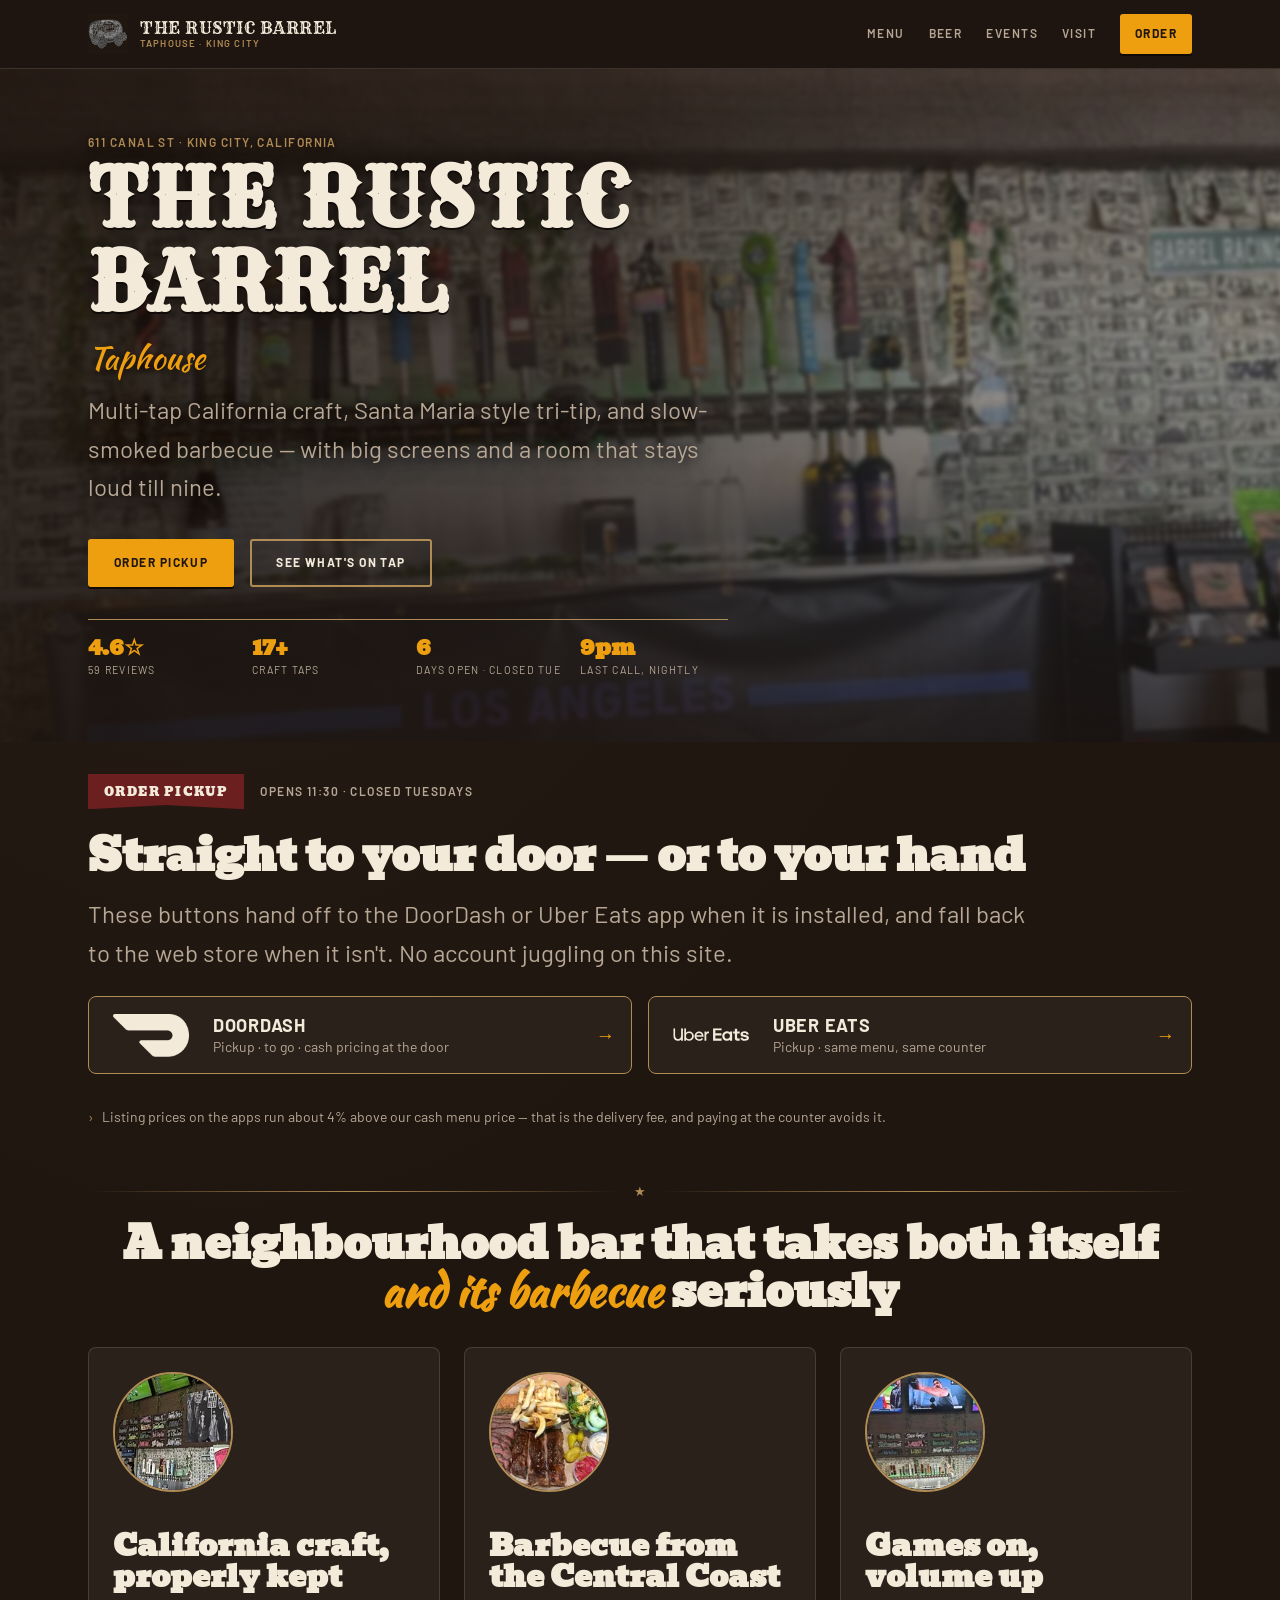
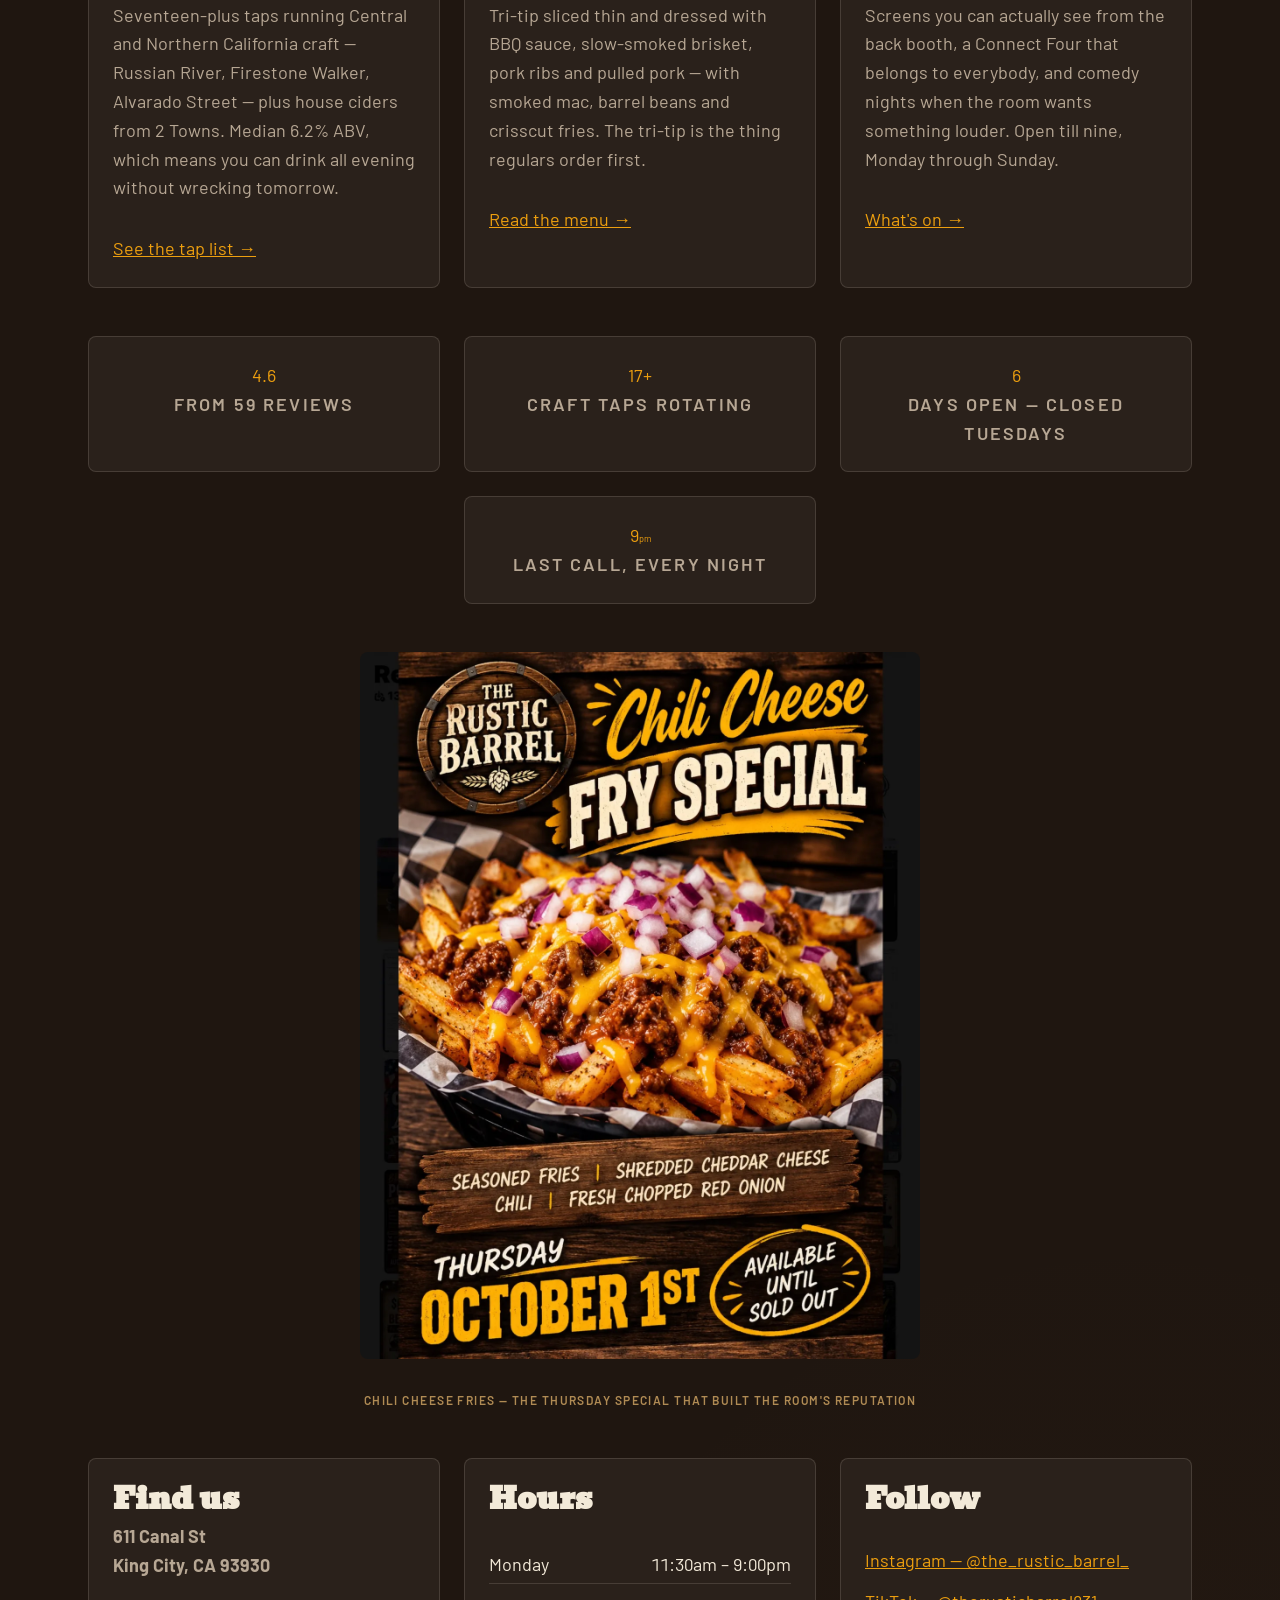
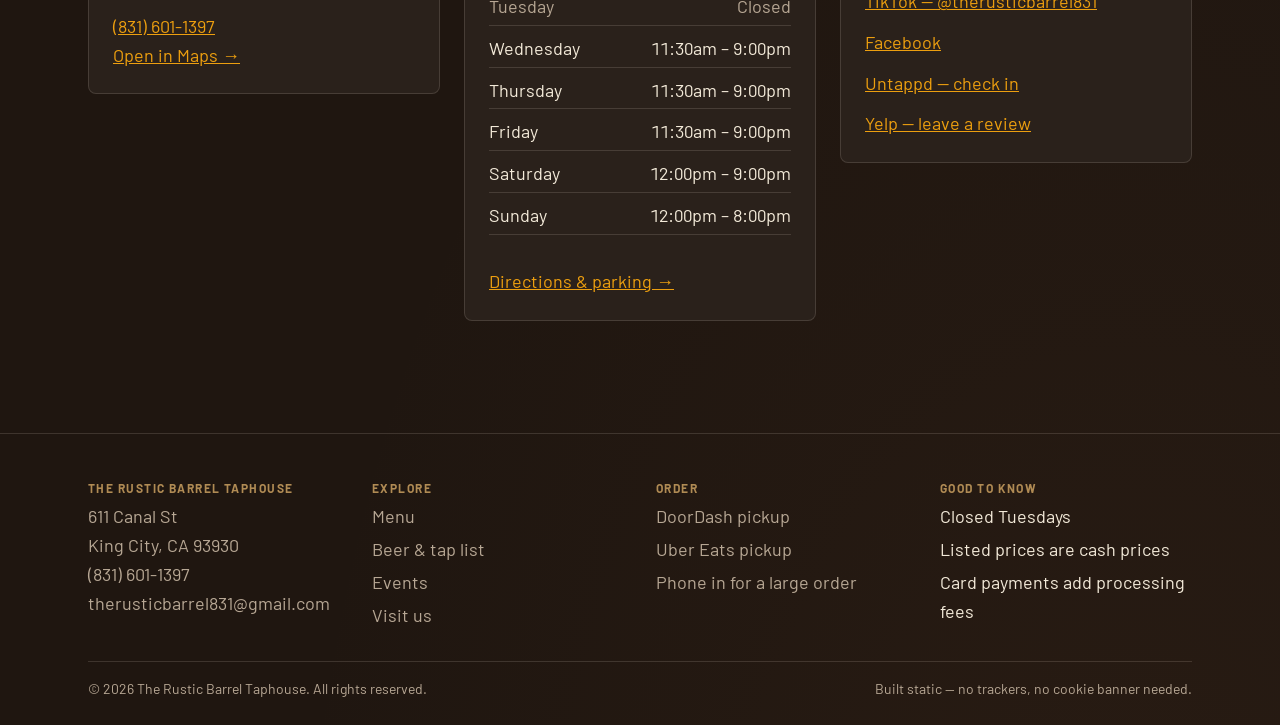
==== commit 2b311aba: "Center "Getting the most out of a visit" prose block and 9pm proof card - visit.html: pull the h2 he" ====
--- a/index.html
+++ b/index.html
@@ -306,7 +306,7 @@
   <!-- ===================== PROOF ===================== -->
   <section class="section" aria-labelledby="proof-h">
     <div class="wrap">
-      <div class="cards">
+      <div class="cards cards--proof">
         <div class="card text-center">
           <p class="display-m" style="color:var(--color-accent-amber-gold)">4.6</p>
           <p class="label">From 59 reviews</p>
--- a/assets/css/site.css
+++ b/assets/css/site.css
@@ -83,7 +83,7 @@
   max-width: var(--layout-proseWidth);
 }
 
-.prose { max-width: var(--layout-proseWidth); }
+.prose { max-width: var(--layout-proseWidth); margin-inline: auto; }
 .prose > * + * { margin-top: var(--space-sm); }
 
 /* --- layout --------------------------------------------------------------- */
@@ -539,6 +539,17 @@
 .card h3 { margin-bottom: var(--space-2xs); }
 .card p { color: var(--color-ink-on-dark-muted); font-size: var(--typography-family-body); }
 
+/* --- proof ---------------------------------------------------------------- */
+/* The proof strip is four stats on a three-column grid, so the last one lands
+   alone on row two. Park it in the middle column so the row reads centered.
+   Three columns start at a 900px viewport (auto-fit minmax(260px, 1fr) with a
+   1.5rem gap needs 828px of content, and the wrap is viewport minus 8% gutter
+   until it caps at 1200px), so one media query covers it - below that the grid
+   is two-up or one-up and every row is already balanced. */
+@media (min-width: 900px) {
+  .cards--proof > :last-child { grid-column: 2; }
+}
+
 /* --- menu ----------------------------------------------------------------- */
 /* The menu is shown as the client's own designed pages. They are landscape
    tri-folds, so they get their own frame rather than being squeezed into the
